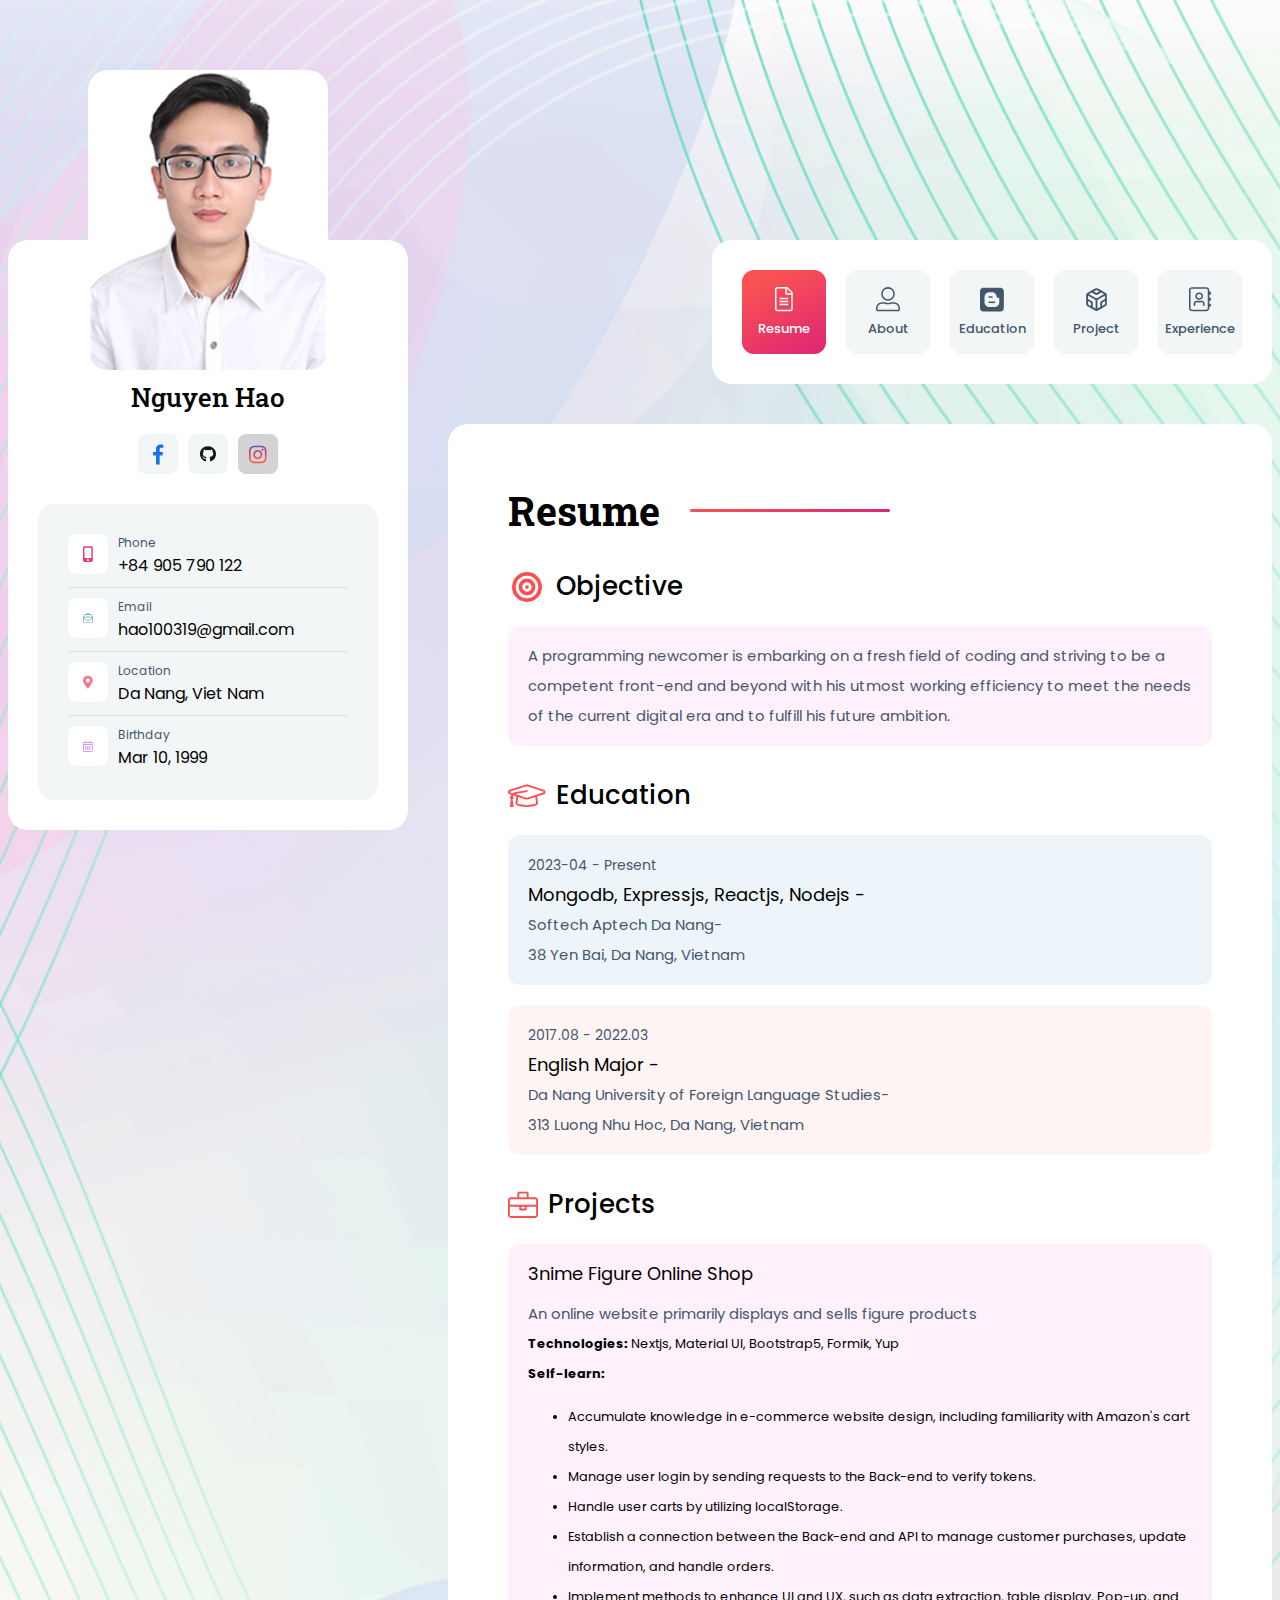
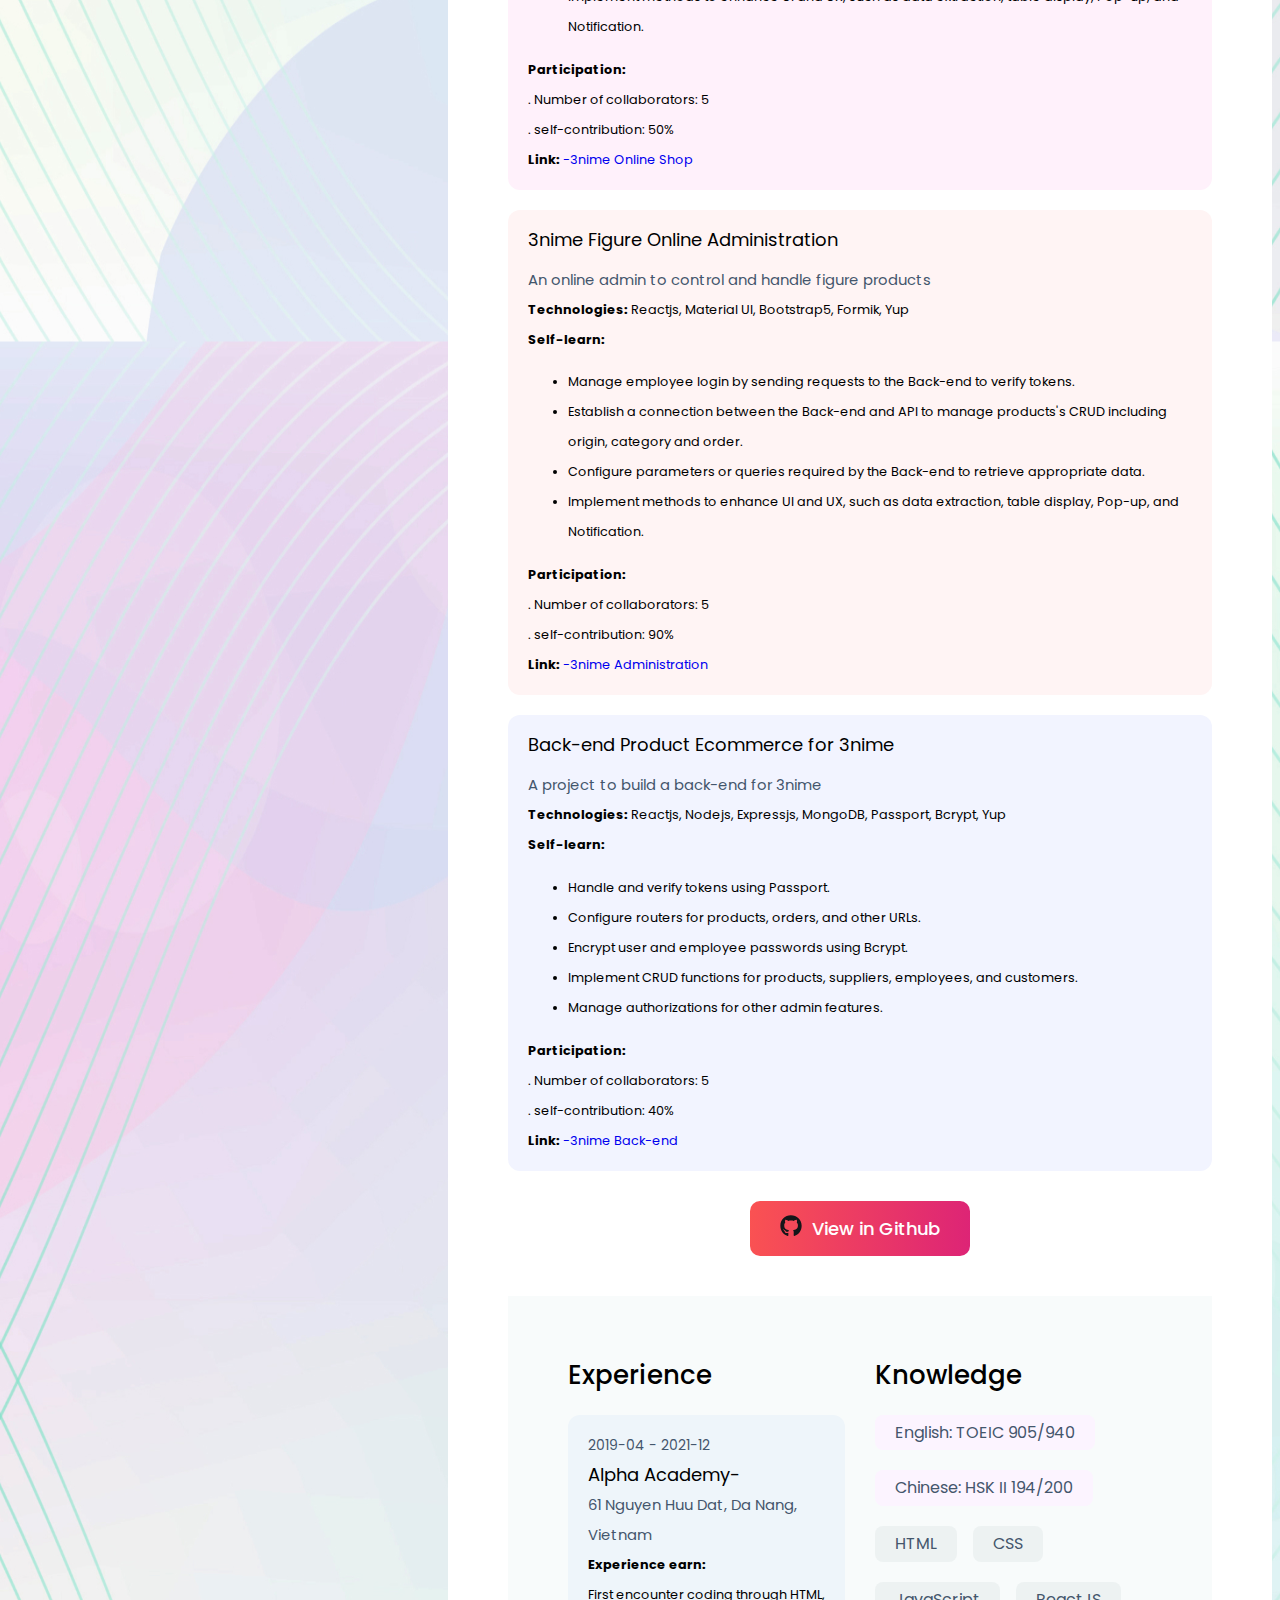
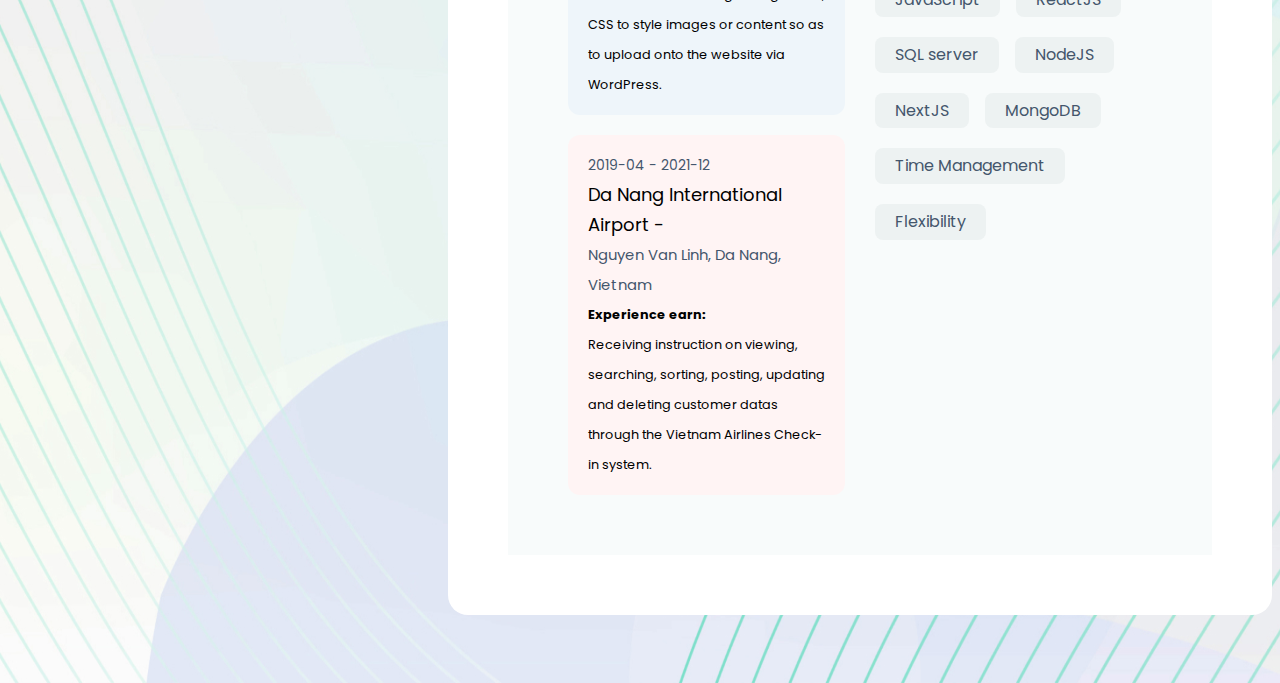
==== EN/Both/index.html @ eeae9123 "my CVs" ====
<html lang="en">
  <head>
    <meta charset="UTF-8" />
    <meta name="viewport" content="width=device-width, initial-scale=1.0" />
    <title>My website</title>

    <link
      href="https://fonts.googleapis.com/css2?family=Poppins:ital,wght@0,300;0,400;0,500;0,600;1,600&family=Roboto+Slab:wght@300;400;500;600;700&display=swap"
      rel="stylesheet"
    />

    <link
      rel="stylesheet"
      href="https://cdnjs.cloudflare.com/ajax/libs/font-awesome/6.4.2/css/all.min.css"
      integrity="sha512-z3gLpd7yknf1YoNbCzqRKc4qyor8gaKU1qmn+CShxbuBusANI9QpRohGBreCFkKxLhei6S9CQXFEbbKuqLg0DA=="
      crossorigin="anonymous"
      referrerpolicy="no-referrer"
    />

    <link rel="stylesheet" href="./assets/css/global.css" />
    <link rel="stylesheet" href="./assets/css/resume.css" />
    <link rel="stylesheet" href="./assets/css/responsive.css" />
  </head>

  <body>
    <div class="container">
      <div class="page">
        <section class="card sidebar">
          <img
            src="./assets/images/avatar2.png"
            alt="My own avatar"
            class="sidebar__avatar"
          />

          <div class="sidebar__user">
            <p class="sidebar__user__name">Nguyen Hao</p>

            <div class="sidebar__user__icons">
              <a
                class="social__icon"
                href="https://www.facebook.com/Hao0905790122/"
                target="_blank"
              >
                <img
                  src="./assets/icons/facebook.svg"
                  alt="facebook social icon"
                />
              </a>

              <a
                class="social__icon"
                href="https://github.com/HaoNguyen-Ron"
                target="_blank"
              >
                <img src="./assets/icons/github.svg" alt="github social icon" />
              </a>

              <a class="social__icon" disabled href="#">
                <img
                  src="./assets/icons/instagram.svg"
                  alt="instagram social icon"
                />
              </a>
            </div>

            <div class="sidebar__user__info">
              <div class="info-group">
                <img
                  src="./assets/icons/phone.svg"
                  alt="phone"
                  class="info-group__icon"
                />
                <div class="info-group__content">
                  <p class="info-group__content__title">Phone</p>
                  <p class="info-group__content__description">
                    +84 905 790 122
                  </p>
                </div>
              </div>

              <div class="info-group">
                <img
                  src="./assets/icons/email.svg"
                  alt="phone"
                  class="info-group__icon"
                />
                <div class="info-group__content">
                  <p class="info-group__content__title">Email</p>
                  <p
                    class="info-group__content__description"
                    title="hao100319@gmail.com"
                  >
                    hao100319@gmail.com
                  </p>
                </div>
              </div>

              <div class="info-group">
                <img
                  src="./assets/icons/location.svg"
                  alt="phone"
                  class="info-group__icon"
                />
                <div class="info-group__content">
                  <p class="info-group__content__title">Location</p>
                  <p class="info-group__content__description">
                    Da Nang, Viet Nam
                  </p>
                </div>
              </div>

              <div class="info-group">
                <img
                  src="./assets/icons/calendar.svg"
                  alt="phone"
                  class="info-group__icon"
                />
                <div class="info-group__content">
                  <p class="info-group__content__title">Birthday</p>
                  <p class="info-group__content__description">Mar 10, 1999</p>
                </div>
              </div>
            </div>
          </div>
        </section>

        <section class="card navbar">
          <a class="navbar__item active" href="#">
            <img
              src="./assets/icons/cv.svg"
              alt="main icon"
              class="navbar__item__icon"
            />

            <p class="navbar__item__title">Resume</p>
          </a>

          <a class="navbar__item" href="#about">
            <img
              src="./assets/icons/user.svg"
              alt="User icon"
              class="navbar__item__icon"
            />

            <p class="navbar__item__title">About</p>
          </a>

          <a class="navbar__item" href="#edu">
            <img
              src="./assets/icons/blog.svg"
              alt="Blogs icon"
              class="navbar__item__icon"
            />

            <p class="navbar__item__title">Education</p>
          </a>

          <a class="navbar__item" href="#work">
            <img
              src="./assets/icons/codesandbox.svg"
              alt="Works icon"
              class="navbar__item__icon"
            />

            <p class="navbar__item__title">Project</p>
          </a>

          <a class="navbar__item" href="#exp">
            <img
              src="./assets/icons/contact.svg"
              alt="Contact icon"
              class="navbar__item__icon"
            />

            <p class="navbar__item__title">Experience</p>
          </a>
        </section>

        <section class="card main">
          <div class="wrapper">
            <div class="wrapper__header">
              <p class="wrapper__header__title">Resume</p>

              <div class="line"></div>
            </div>

            <div class="wrapper__list">
              <div class="list--about" id="about">
                <div class="list__title">
                  <img
                    src="./assets/icons/target.svg"
                    alt="Education icon"
                    class="list__title__icon"
                  />

                  <p class="list__title__name">Objective</p>
                </div>

                <div class="list__content">
                  <div class="list__content__item bg--FFF1FB">
                    <p class="list__content__address">
                      A programming newcomer is embarking on a fresh field of
                      coding and striving to be a competent front-end and beyond
                      with his utmost working efficiency to meet the needs of
                      the current digital era and to fulfill his future ambition.
                    </p>
                  </div>
                </div>
              </div>

              <div class="list--top" id="edu">
                <div class="list__title">
                  <img
                    src="./assets/icons/educationsvg.svg"
                    alt="Education icon"
                    class="list__title__icon"
                  />

                  <p class="list__title__name">Education</p>
                </div>

                <div class="list__content">
                  <div class="list__content__item bg--EEF5FA">
                    <p class="list__content__time">2023-04 - Present</p>

                    <p class="list__content__location">
                      Mongodb, Expressjs, Reactjs, Nodejs -
                    </p>

                    <p class="list__content__address">
                      Softech Aptech Da Nang-
                    </p>

                    <p class="list__content__address">
                      38 Yen Bai, Da Nang, Vietnam
                    </p>
                  </div>

                  <div class="list__content__item bg--FFF4F4">
                    <p class="list__content__time">2017.08 - 2022.03</p>

                    <p class="list__content__location">English Major -</p>

                    <p class="list__content__address">
                      Da Nang University of Foreign Language Studies-
                    </p>

                    <p class="list__content__address">
                      313 Luong Nhu Hoc, Da Nang, Vietnam
                    </p>
                  </div>
                </div>
              </div>

              <div class="list--bottom" id="work">
                <div class="list__title">
                  <img
                    src="./assets/icons/experience.svg"
                    alt="Experience icon"
                    class="list__title__icon"
                  />

                  <p class="list__title__name">Projects</p>
                </div>

                <div class="list__content">
                  <div class="list__content">
                    <div class="list__content__item bg--FFF1FB">
                      <p class="list__content__location">
                        3nime Figure Online Shop
                      </p>
  
                      <div class="list__content__project">
                        <p class="list__content__address">
                          An online website primarily displays and sells figure
                          products
                        </p>
  
                        <p class="list__content__description">
                          <b>Technologies: </b>
                          Nextjs, Material UI, Bootstrap5, Formik, Yup
                        </p>
  
                        <div class="list__content__description">
                          <b>Self-learn: </b>
                          <ul>
                            <li>
                              Accumulate knowledge in e-commerce website design,
                              including familiarity with Amazon's cart styles.
                            </li>
                            <li>
                              Manage user login by sending requests to the
                              Back-end to verify tokens.
                            </li>
                            <li>Handle user carts by utilizing localStorage.</li>
                            <li>
                              Establish a connection between the Back-end and API
                              to manage customer purchases, update information,
                              and handle orders.
                            </li>
                            <li>
                              Implement methods to enhance UI and UX, such as data
                              extraction, table display, Pop-up, and Notification.
                            </li>
                          </ul>
                        </div>
  
                        <div class="list__content__description">
                          <b>Participation: </b>
                          <p>. Number of collaborators: 5</p>
                          <p>. self-contribution: 50%</p>
                        </div>
                      </div>
  
                      <div class="list__content__description">
                        <b>Link: </b>
                        <span
                          ><a
                            href="https://3nime-onlineshop.vercel.app/"
                            target="_blank"
                            >-3nime Online Shop</a
                          ></span
                        >
                      </div>
                    </div>
  
                    <div class="list__content__item bg--FFF4F4">
                      <p class="list__content__location">
                        3nime Figure Online Administration
                      </p>
  
                      <div class="list__content__project">
                        <p class="list__content__address">
                          An online admin to control and handle figure products
                        </p>
  
                        <p class="list__content__description">
                          <b>Technologies: </b>
                          Reactjs, Material UI, Bootstrap5, Formik, Yup
                        </p>
  
                        <div class="list__content__description">
                          <b>Self-learn: </b>
                          <ul>
                            <li>
                              Manage employee login by sending requests to the
                              Back-end to verify tokens.
                            </li>
                            <li>
                              Establish a connection between the Back-end and API
                              to manage products's CRUD including origin, category
                              and order.
                            </li>
                            <li>
                              Configure parameters or queries required by the
                              Back-end to retrieve appropriate data.
                            </li>
                            <li>
                              Implement methods to enhance UI and UX, such as data
                              extraction, table display, Pop-up, and Notification.
                            </li>
                          </ul>
                        </div>
  
                        <div class="list__content__description">
                          <b>Participation: </b>
                          <p>. Number of collaborators: 5</p>
                          <p>. self-contribution: 90%</p>
                        </div>
                      </div>
  
                      <div class="list__content__description">
                        <b>Link: </b>
                        <span
                          ><a
                            href="https://group3-3nime-reactjs-admin.vercel.app/"
                            target="_blank"
                            >-3nime Administration</a
                          ></span
                        >
                      </div>
                    </div>
  
                    <div class="list__content__item bg--F2F4FF">
                      <p class="list__content__location">
                        Back-end Product Ecommerce for 3nime
                      </p>
  
                      <div class="list__content__project">
                        <p class="list__content__address">
                          A project to build a back-end for 3nime
                        </p>
  
                        <p class="list__content__description">
                          <b>Technologies: </b>
                          Reactjs, Nodejs, Expressjs, MongoDB, Passport, Bcrypt,
                          Yup
                        </p>
  
                        <div class="list__content__description">
                          <b>Self-learn: </b>
                          <ul>
                            <li>Handle and verify tokens using Passport.</li>
                            <li>
                              Configure routers for products, orders, and other
                              URLs.
                            </li>
                            <li>
                              Encrypt user and employee passwords using Bcrypt.
                            </li>
                            <li>
                              Implement CRUD functions for products, suppliers,
                              employees, and customers.
                            </li>
                            <li>
                              Manage authorizations for other admin features.
                            </li>
                          </ul>
                        </div>
  
                        <div class="list__content__description">
                          <b>Participation: </b>
                          <p>. Number of collaborators: 5</p>
                          <p>. self-contribution: 40%</p>
                        </div>
                      </div>
  
                      <div class="list__content__description">
                        <b>Link: </b>
                        <span
                          ><a
                            href="https://group3-3nime-nodejs-admin.onrender.com"
                            target="_blank"
                            >-3nime Back-end</a
                          ></span
                        >
                      </div>
                    </div>
                    <div class="list__link">
                      <a
                        class="main__btn"
                        href="https://github.com/HaoNguyen-Ron/my-projects.git"
                        target="_blank"
                      >
                        <img
                          src="./assets/icons/github.svg"
                          alt="download"
                          class="main__btn__icon"
                        />
                        <p class="main__btn__title">View in Github</p>
                      </a>
                    </div>
                  </div>
              </div>
            </div>
          </div>

          <div class="bg--gray">
            <div class="wrapper">
              <div class="wrapper__list__history" id="exp">
                <div class="wrapper__list__workspace">
                  <p class="list__title">Experience</p>

                  <div class="list__content">
                    <div class="list__content__item bg--EEF5FA">
                      <p class="list__content__time">2019-04 - 2021-12</p>

                      <p class="list__content__location">Alpha Academy-</p>

                      <p class="list__content__address">
                        61 Nguyen Huu Dat, Da Nang, Vietnam
                      </p>

                      <div class="list__content__description">
                        <b>Experience earn: </b>
                        <p> First encounter coding through HTML, CSS to style images or content so as to upload onto the website via WordPress.</p>
                      </div>
                    </div>

                    <div class="list__content__item bg--FFF4F4">
                      <p class="list__content__time">2019-04 - 2021-12</p>

                      <p class="list__content__location">
                        Da Nang International Airport -
                      </p>

                      <p class="list__content__address">
                        Nguyen Van Linh, Da Nang, Vietnam
                      </p>

                      <div class="list__content__description">
                        <b>Experience earn: </b>
                        <p>Receiving instruction on viewing, searching, sorting, posting, updating and deleting customer datas through the Vietnam Airlines Check-in system.</p>
                      </div>
                    </div>
                  </div>
                </div>

                <div class="wrapper__list__Knowledge">
                  <p class="list__title">Knowledge</p>

                  <div class="list__Language">
                    <div class="list__tag">
                      <p class="language">English: TOEIC 905/940</p>

                      <p class="language">Chinese: HSK II 194/200</p>
                    </div>
                  </div>

                  <div class="list__tag">
                    <p class="tag">HTML</p>

                    <p class="tag">CSS</p>

                    <p class="tag">JavaScript</p>

                    <p class="tag">ReactJS</p>

                    <p class="tag">SQL server</p>

                    <p class="tag">NodeJS</p>

                    <p class="tag">NextJS</p>

                    <p class="tag">MongoDB</p>

                    <p class="tag">Time Management</p>

                    <p class="tag">Flexibility</p>
                  </div>
                </div>
              </div>
            </div>
          </div>
        </section>
      </div>
    </div>
  </body>
</html>
---- EN/Both/assets/css/global.css ----
:root {
  --color-primary: #000;
  --color-secondary: #44566C;
  --color-third: #E3E3E3;
  --white: #ffffff;
  --background-secondary: #F3F6F6;
  --background-third: #F8FBFB;
  --background-fourth: #EDF2F2;
  --background-gradient: linear-gradient(93.74deg, #FA5252 0%, #DD2476 100%);
  --background-gradient2: linear-gradient(153.43deg, #FA5252 16.67%, #DD2476 100%);
  --background-gradient3: linear-gradient(90deg, #FA5252 0%, #DD2476 100%);

  --font-family-primary: 'Poppins', sans-serif;
  --font-family-secondary: 'Roboto Slab', serif;
  --font-primary: 16px;
}

body {
  font-family: var(--font-family-primary);
  font-size: var(--font-primary);
  color: var(--color-primary);
  font-weight: 400;
  line-height: 160%;
  background-image: url(../images/bg.jpg);
  background-repeat: round;
}

p {
  margin: 0;
}

a:link {
  text-decoration: none;
}

a:visited {
  text-decoration: underline;
}

a:hover {
  text-decoration: none;
  background: var(--color-third);
}

a:active {
  text-decoration: none;
}

.container {
  margin: auto;
}

.page {
  display: flex;
  margin-top: 240px;
  position: relative;
}

.card {
  border-radius: 20px;
  background: white;
}

.sidebar {
  position: relative;
  width: 400px;
  height: fit-content;
}

.navbar {
  display: flex;
  flex-direction: row;
  align-items: center;
  position: absolute;
  padding: 30px;
  right: 0;
  top: 0;
  transition: 0.5s ease-in-out;
  /* animation: slideIn ease 1s; */
}

.main {
  margin: 184px 0 60px 40px;
}

.line {
  display: inline-block;
  width: 200px;
  height: 3px;
  border-radius: 2px;
  background: var(--background-gradient3);
}

.mb-4 {
  margin-bottom: 1.5rem;
}

.bg--FFF4F4 {
  background: #FFF4F4;
}

.bg--EEF5FA {
  background: #EEF5FA;
}

.bg--FCF4FF {
  background: #FCF4FF;
}

.bg--FFF1FB {
  background: #FFF1FB;
}

.bg--F2F4FF {
  background: #F2F4FF;
}

.bg--FCF9F2 {
  background: #FCF9F2;
}
---- EN/Both/assets/css/resume.css ----
/* 1. sidebar */

.sidebar__avatar {
    width: 240px;
    height: 300px;
    position: absolute;
    top: -170px;
    left: 50%;
    transform: translateX(-50%);
    object-fit: cover;
    border-radius: 20px;
}

.sidebar__user {
    padding-top: 140px;
    text-align: center;
}

.sidebar__user__name {
    font-family: var(--font-family-secondary);
    font-weight: 500;
    font-size: 1.625rem;
    line-height: 2.125rem;
}

.sidebar__user__position {
    display: inline-block;
    margin-top: 15px;
    padding: 5px 20px;
    font-weight: 500;
    font-size: 1rem;
    line-height: 1.5rem;
    background: var(--background-secondary);
    border-radius: 8px;
}

.sidebar__user__icons {
    display: flex;
    flex-direction: row;
    margin-top: 20px;
    margin-bottom: 30px;
    justify-content: center;
}

.social__icon {
    display: flex;
    justify-content: center;
    align-items: center;
    width: 40px;
    height: 40px;
    margin-right: 10px;
    background: var(--background-secondary);
    border-radius: 8px;
}

.social__icon[disabled] {
    background: lightgray;
    cursor: not-allowed;
}

.social__icon:last-child {
    margin-right: 0;
}

.sidebar__user__info {
    margin: 0 30px 30px 30px;
    padding: 30px;
    border-radius: 16px;
    background: var(--background-secondary);
}

.info-group {
    display: flex;
    flex-direction: row;
    min-width: 240px;
    margin: auto;
    margin-bottom: 10px;
    padding-bottom: 9px;
    border-bottom: 1px solid var(--color-third);
}

.info-group:last-child {
    margin-bottom: 0;
    padding-bottom: 0;
    border-bottom: 0px solid var(--color-third);
}

.info-group__icon {
    display: flex;
    justify-content: center;
    align-items: center;
    width: 40px;
    height: 40px;
    box-sizing: border-box;
    padding: 11px 15px;
    margin-right: 10px;
    background: var(--white);
    border-radius: 8px;
}

.info-group__content {
    display: flex;
    flex-direction: column;
    align-items: flex-start;
}

.info-group__content__title {
    margin-bottom: 2px;
    color: var(--color-secondary);
    font-size: 0.75rem;
    line-height: 1.125rem;
}

.info-group__content__description {
    width: 230px;
    text-overflow: ellipsis;
    overflow: hidden;
    white-space: nowrap;
    text-align: left;
    color: var(--color-primary);
    font-size: 1rem;
    line-height: 1.5rem;
}


.main__btn {
    display: inline-flex;
    margin-bottom: 40px;
    padding: 14px 30px;
    border-radius: 10px;
    background: var(--background-gradient);

}

.main__btn:hover {
    opacity: 0.8;
    background: var(--background-gradient2);
}

.main__btn__icon {
    width: 22px;
    height: 22px;
    margin-right: 10px;
}

.main__btn__title {
    color: var(--white);
    font-weight: 500;
    font-size: 1.125rem;
    line-height: 1.6875rem;
}


/* 2. navbar */
.navbar__item {
    display: flex;
    flex-direction: column;
    align-items: center;
    justify-content: center;
    width: 84px;
    height: 84px;
    box-sizing: border-box;
    margin-right: 20px;
    padding: 17px 22px 15px 22px;
    border-radius: 12px;
    background: var(--background-secondary);
}

.navbar__item:last-child {
    margin-right: 0;
}

.navbar__item__icon {
    height: 25px;
}

.navbar__item__title {
    margin-top: 7px;
    color: var(--color-secondary);
    font-weight: 500;
    font-size: 0.8125rem;
    line-height: 1.25rem;
}

.navbar__item.active {
    background: var(--background-gradient2);
}

.navbar__item.active .navbar__item__icon {
    /* fill: var(--white); */
    filter: brightness(0) invert(1);
}

.navbar__item.active .navbar__item__title {
    color: var(--white);
}


/* 3. main */
.wrapper {
    padding: 60px;
}

.wrapper__header {
    display: flex;
    flex-direction: row;
    align-items: center;
    margin-bottom: 30px;
}

.wrapper__header__title {
    display: inline;
    margin-right: 30px;
    font-family: var(--font-family-secondary);
    font-weight: 700;
    font-size: 2.5rem;
    line-height: 3.3125rem;
}

.wrapper__title {
    margin-bottom: 30px;
    font-weight: 500;
    font-size: 1.75rem;
    line-height: 2.625rem;
}

.wrapper__list {
    display: flex;
    flex-direction: column;
    justify-content: space-between;
}

.list__link{
    display: flex;
    margin-top: 10px;
    justify-content: center;
}
.list__title {
    display: flex;
    flex-direction: row;
    align-items: center;
    margin-bottom: 20px;
}

.list__title__icon {
    margin-right: 10px;
}

.list__title__name {
    font-weight: 500;
    font-size: 1.625rem;
    line-height: 2.4375rem;
}

.list__content {
    display: flex;
    flex-direction: column;
}

.list__content__project{
    margin-top: 10px;
}

.list__content__item {
    display: inline-block;
    /* height: 120px; */
    margin-bottom: 20px;
    padding: 15px 15px 15px 20px;
    box-sizing: border-box;
    border-radius: 12px;
}

.list__content__item:last-child {
    margin-bottom: 0;
}

.list__content__time {
    color: var(--color-secondary);
    font-size: 0.875rem;
    line-height: 1.875rem;
}

.list__content__location {
    font-size: 1.125rem;
    line-height: 1.875rem;
}

.list__content__address {
    color: var(--color-secondary);
    font-size: 0.925rem;
    line-height: 1.875rem;
}

.list--top .list__content__location,
.list--top .list__content__address {
    display: block;
}

.list__content__description{
    color: var(--color-primary);
    font-size: 0.8rem;
    line-height: 1.875rem;
}

.list__content__link{
    display: flex;
    align-items: center;
}

.list__content__link__item{
    margin-right: 5px;
}

.list__content__link__img{
    margin: auto 0px;
}

.list--bottom {
    margin-top: 30px;
}

.list--about {
    margin-bottom: 30px;
}
.bg--gray {
    background: var(--background-third);
}


.list__title {
    font-weight: 500;
    font-size: 1.625rem;
    line-height: 2.4375rem;
}

.sidebar__btn {
    display: inline-flex;
    margin-bottom: 40px;
    padding: 14px 30px;
    border-radius: 10px;
    background: var(--background-gradient);
}

.sidebar__btn:hover {
    opacity: 0.8;
    background: var(--background-gradient2);
}

.sidebar__btn__icon {
    width: 22px;
    height: 22px;
    margin-right: 10px;
}

.sidebar__btn__title {
    color: var(--white);
    font-weight: 500;
    font-size: 1.125rem;
    line-height: 1.6875rem;
}

.wrapper__list__history {
    display: flex;
    justify-content: space-between;
}

.wrapper__list__workspace {
    flex: 1;
}

.wrapper__list__Knowledge {
    flex: 1;
    margin-left: 30px;
}


.tag {
    display: inline-block;
    margin-right: 12px;
    margin-bottom: 20px;
    padding: 5px 20px;
    border-radius: 8px;
    background: var(--background-fourth);
    color: var(--color-secondary);
}
.language {
    display: inline-block;
    margin-right: 12px;
    margin-bottom: 20px;
    padding: 5px 20px;
    border-radius: 8px;
    background: #FCF4FF;
    color: var(--color-secondary);
}
---- EN/Both/assets/css/responsive.css ----
@media (min-width: 1400px) {
  .container {
    max-width: 1320px;
    padding: 0 15px;
    box-sizing: border-box;
  }
}

@media (max-width: 1199.99px) {
  .container {
    margin: auto 20px;
  }

  .page {
    flex-direction: column;
    margin-top: 60px;
  }

  .sidebar {
    display: flex;
    flex-direction: row;
    padding: 60px;
    margin-left: 100px;
  }

  .sidebar,
  .sidebar__user__info {
    width: unset;
  }

  .sidebar__avatar {
    position: unset;
    transform: unset;
  }

  .sidebar__user {
    flex: 2;
    margin-left: 30px;
    padding-top: 0;
    text-align: left;
  }

  .sidebar__user__icons {
    justify-content: flex-start
  }

  .sidebar__user__info {
    display: flex;
    flex-direction: column;
    flex-wrap: wrap;
    margin: 0 0 30px 0;
    padding: 0;
    background: var(--white);
  }

  .sidebar__btn {
    margin-bottom: 0;
  }

  .navbar {
    flex-direction: column;
    position: fixed;
    left: -10px;
    right: unset;
    transform: scale(0.75);
    /* box-shadow: 0px 4px 6px rgb(0 0 0 / 8%); */
    box-shadow: 0 8px 10px 0 rgb(103 151 255 / 11%), 0 12px 20px 0 rgb(103 151 255 / 11%);
  }

  .navbar::before {
    content: "";
    display: block;
    position: absolute;
    background: red;
    top: 0;
    /* left: -100%; */
    transform: translateX(calc(-100% + 20px));
    width: 100%;
    height: 100%;
    opacity: 0;
  }

  .navbar:hover {
    left: -10px;
  }

  .navbar__item {
    margin-right: 0;
    margin-bottom: 20px;
  }

  .main {
    margin-top: 60px;
    margin-left: 100px;
  }

  .info-group {
    margin-left: 0;
    margin-right: 0;
  }

  .info-group:last-child {
    margin-bottom: 10px;
    padding-bottom: 9px;
    border-bottom: 1px solid var(--color-third);
  }

  .info-group__content__description {
    width: unset;
  }
}

@media (max-width: 767.99px) {
  .sidebar {
    flex-direction: column;
    align-items: center;
  }

  .sidebar__user {
    display: flex;
    flex-direction: column;
    align-items: center;
    margin-top: 40px;
    margin-left: 0;
  }

  .wrapper__list {
    flex-direction: column;
  }

  .list--right,
  .wrapper__list__Knowledge {
    margin-left: 10px;
  }
}

@media (max-width: 425.99px){
  .main {
    margin-left: 0px;
    margin-top: 20px;
  }

  .sidebar {
    margin-left: 0px;
  }

  .navbar {
    flex-direction: row;
    flex-wrap: wrap;
    justify-content: space-around;
    margin-top: 20px;
    position: static;
    left: 0px;
    right: unset;
    transform: scale(0.9);
    /* box-shadow: 0px 4px 6px rgb(0 0 0 / 8%); */
    box-shadow: 0 8px 10px 0 rgb(103 151 255 / 11%), 0 12px 20px 0 rgb(103 151 255 / 11%);
  }

  .navbar__item {
    display: inline-block;
    margin-right: 0;
    margin-bottom: 20px;
  }

  .wrapper__list__history{
    flex-direction: column;
  }

  .wrapper__list__Knowledge{
    margin-top: 20px;
  }
}
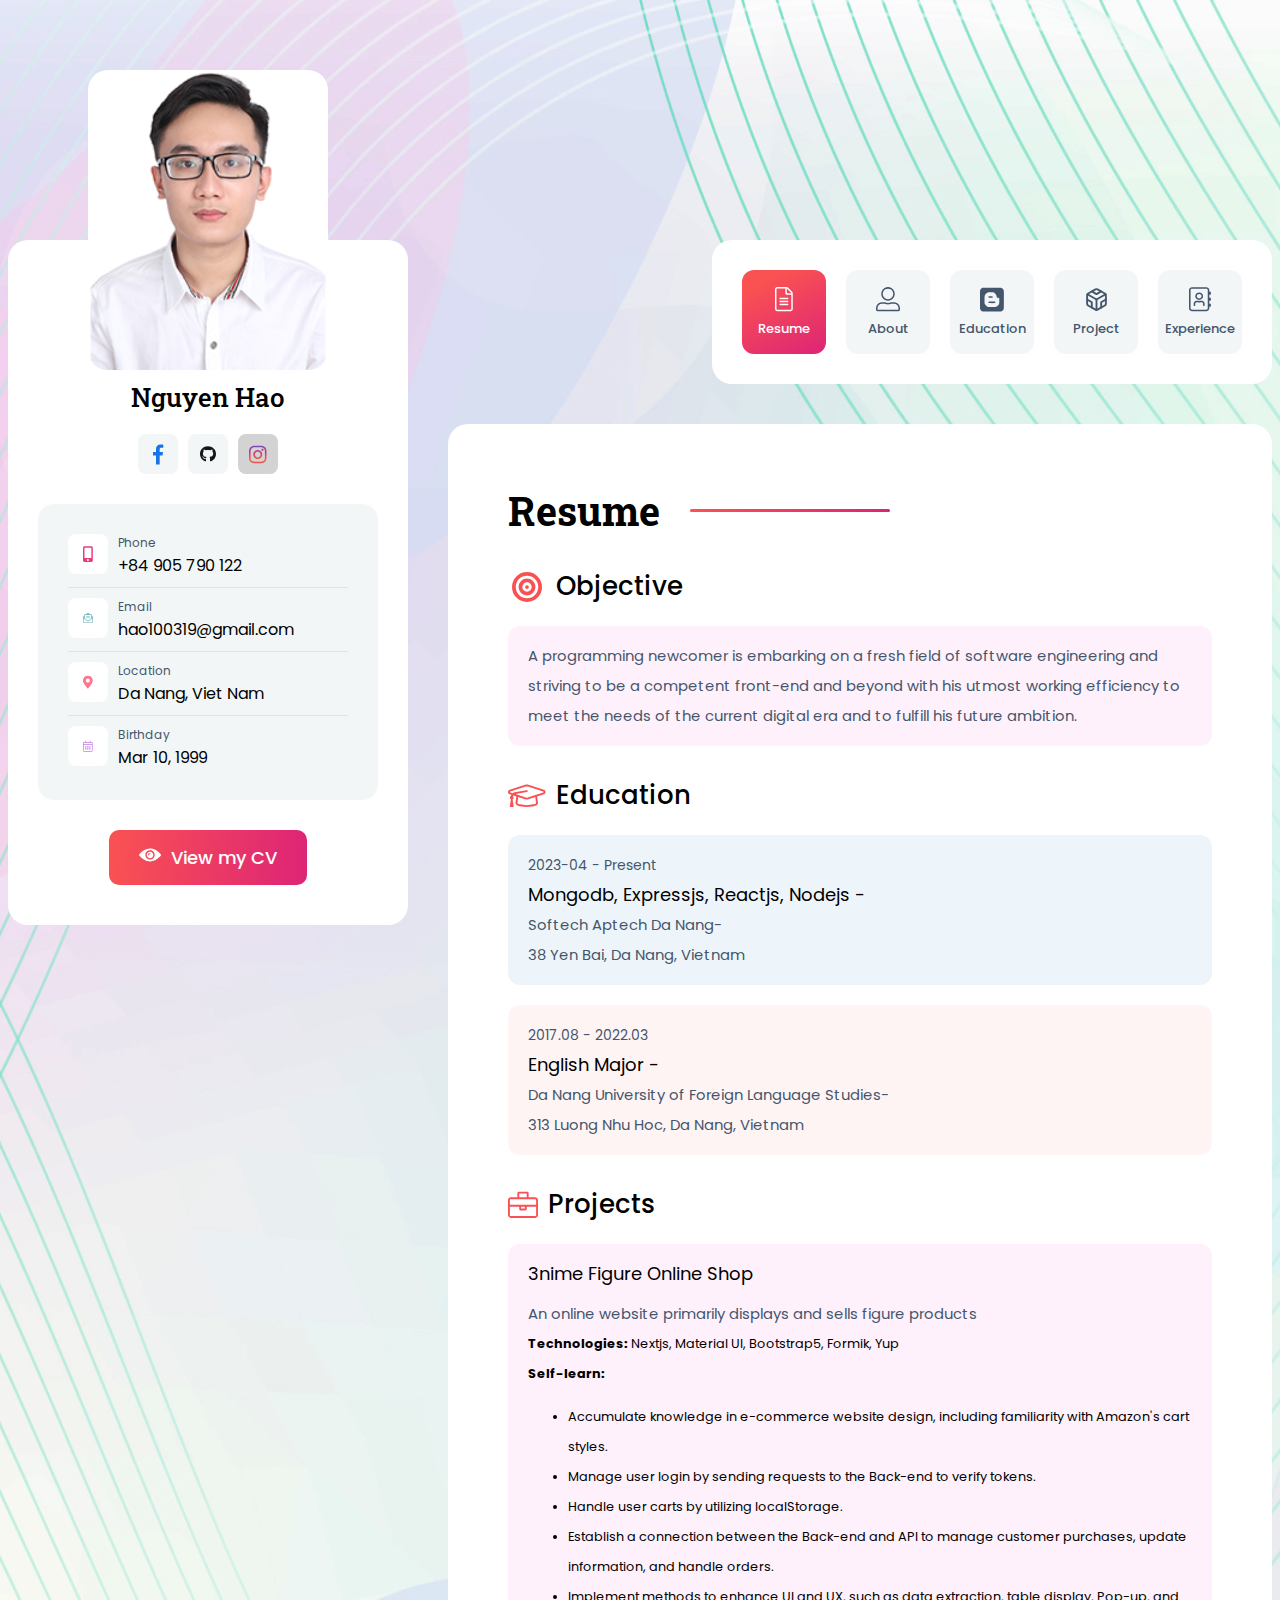
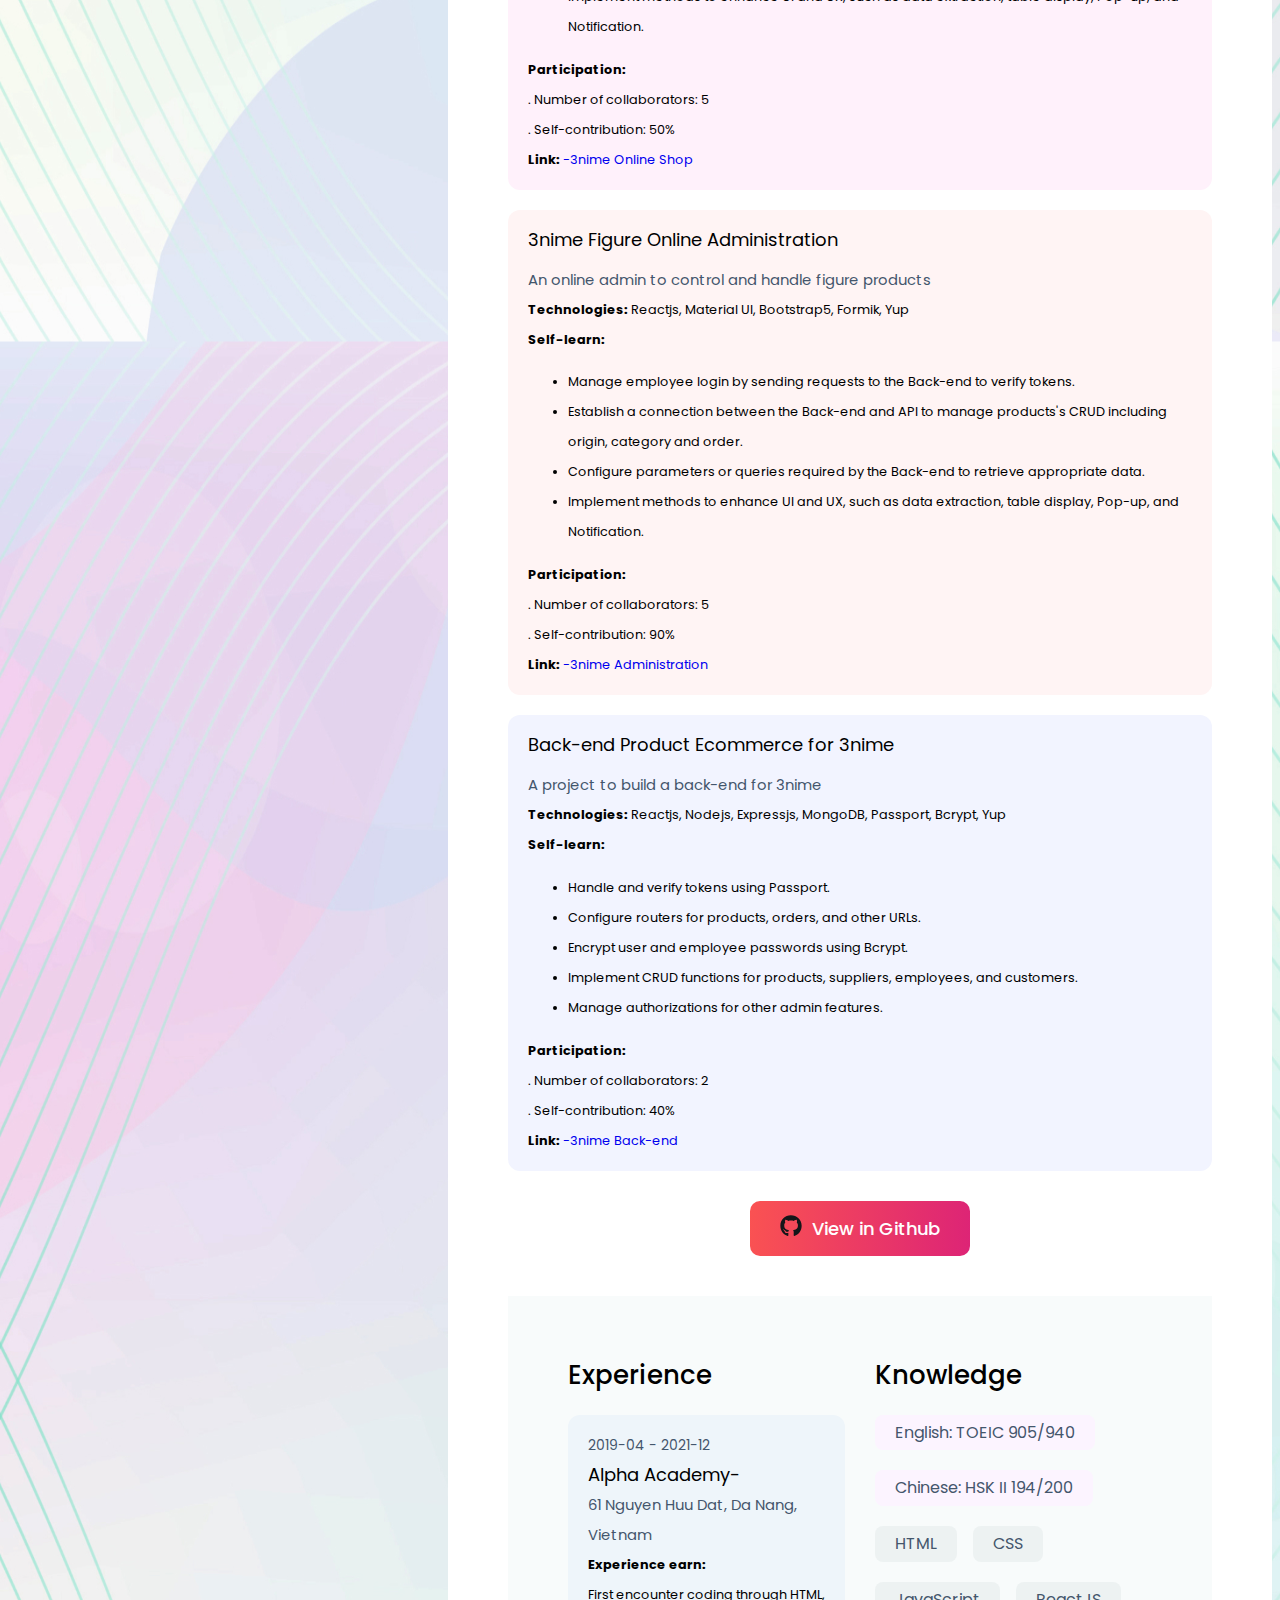
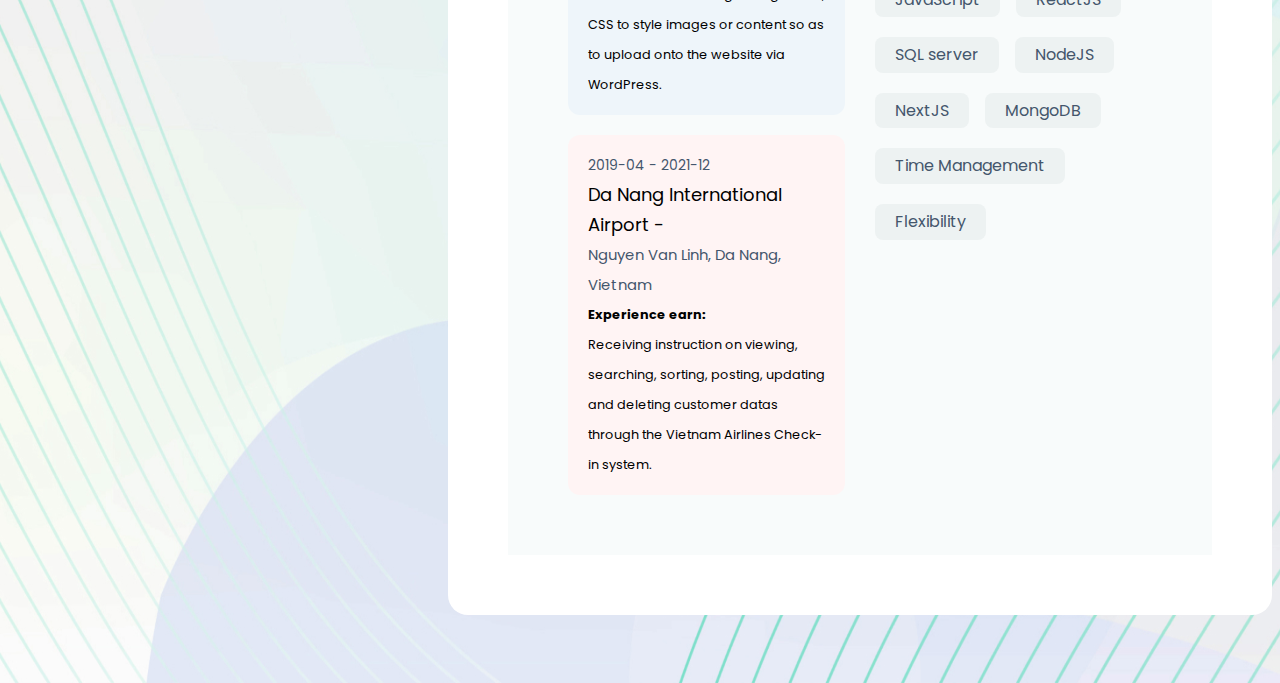
==== commit 76d34154: "adjust CV BE" ====
--- a/EN/Both/index.html
+++ b/EN/Both/index.html
@@ -121,6 +121,18 @@
                 </div>
               </div>
             </div>
+            <a
+            class="sidebar__btn"
+            href="https://drive.google.com/file/d/18StziSrux5PyqyfwUSE6yYeKGU48i3fm/view?usp=sharing"
+            target="_blank"
+          >
+            <img
+              src="./assets/icons/eye.svg"
+              alt="download"
+              class="sidebar__btn__icon"
+            />
+            <p class="sidebar__btn__title">View my CV</p>
+          </a>
           </div>
         </section>
 
@@ -200,7 +212,7 @@
                   <div class="list__content__item bg--FFF1FB">
                     <p class="list__content__address">
                       A programming newcomer is embarking on a fresh field of
-                      coding and striving to be a competent front-end and beyond
+                      software engineering and striving to be a competent front-end and beyond
                       with his utmost working efficiency to meet the needs of
                       the current digital era and to fulfill his future ambition.
                     </p>
@@ -308,7 +320,7 @@
                         <div class="list__content__description">
                           <b>Participation: </b>
                           <p>. Number of collaborators: 5</p>
-                          <p>. self-contribution: 50%</p>
+                          <p>. Self-contribution: 50%</p>
                         </div>
                       </div>
   
@@ -365,7 +377,7 @@
                         <div class="list__content__description">
                           <b>Participation: </b>
                           <p>. Number of collaborators: 5</p>
-                          <p>. self-contribution: 90%</p>
+                          <p>. Self-contribution: 90%</p>
                         </div>
                       </div>
   
@@ -420,8 +432,8 @@
   
                         <div class="list__content__description">
                           <b>Participation: </b>
-                          <p>. Number of collaborators: 5</p>
-                          <p>. self-contribution: 40%</p>
+                          <p>. Number of collaborators: 2</p>
+                          <p>. Self-contribution: 40%</p>
                         </div>
                       </div>
   
@@ -429,7 +441,7 @@
                         <b>Link: </b>
                         <span
                           ><a
-                            href="https://group3-3nime-nodejs-admin.onrender.com"
+                            href="https://github.com/HaoNguyen-Ron/Group3-BE-for-Customer"
                             target="_blank"
                             >-3nime Back-end</a
                           ></span
